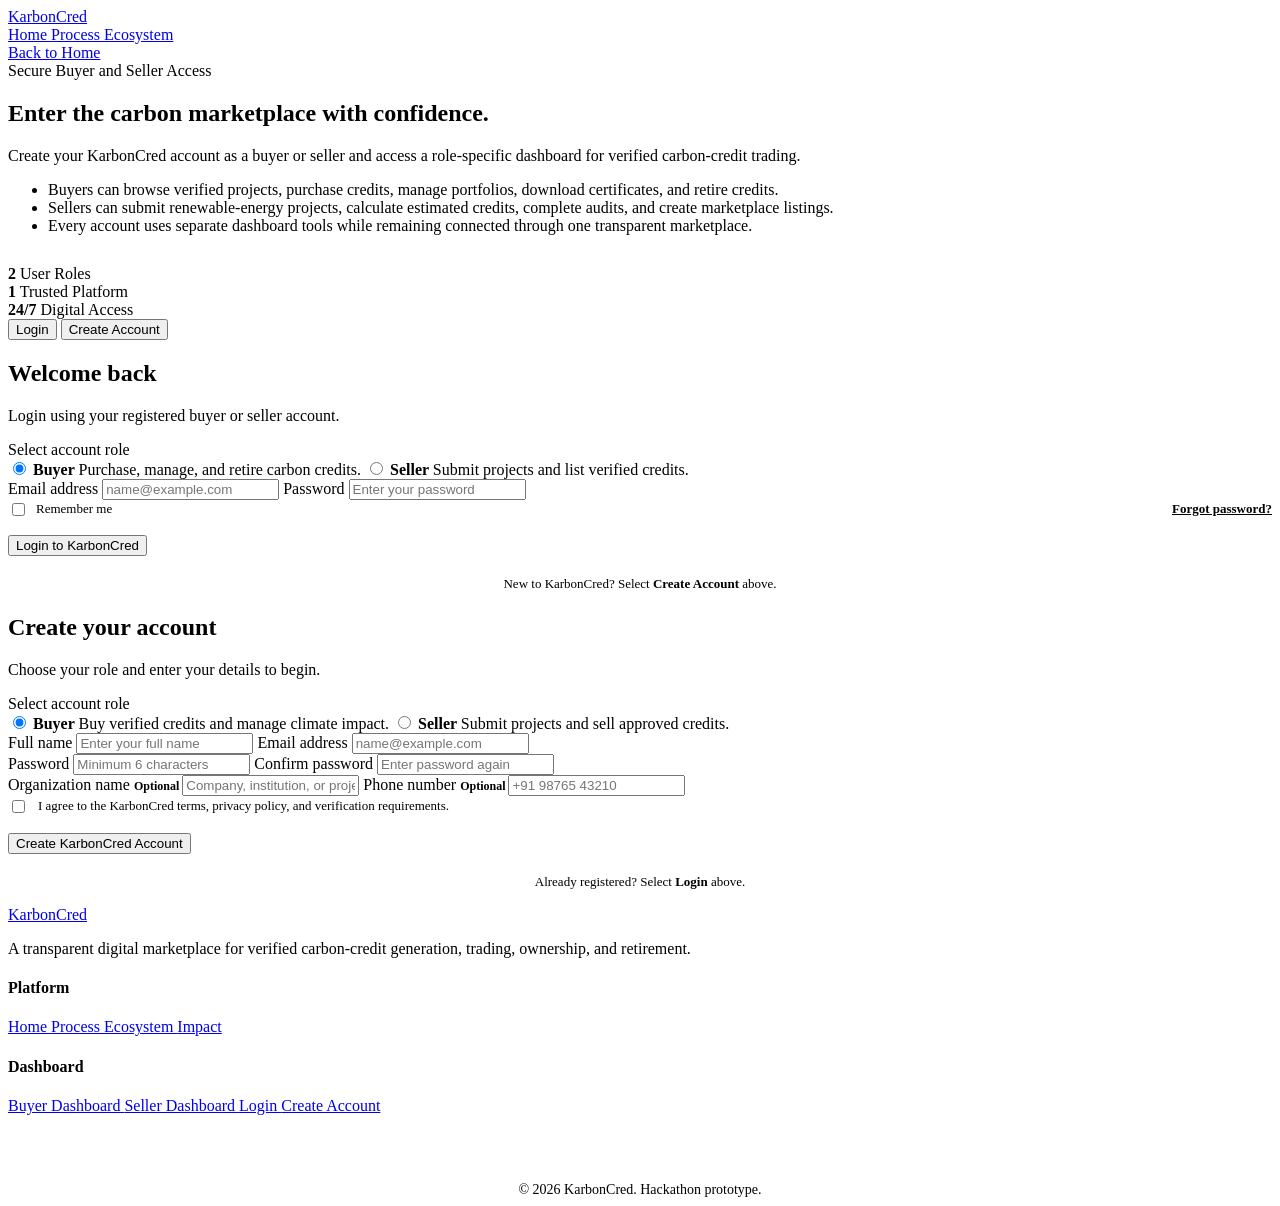
==== auth.html @ 4720d19b "updated frontend" ====
<!DOCTYPE html>
<html lang="en">
<head>
  <meta charset="UTF-8" />

  <meta
    name="viewport"
    content="width=device-width, initial-scale=1.0"
  />

  <meta
    name="description"
    content="Login or create a buyer or seller account on KarbonCred."
  />

  <title>KarbonCred | Login and Signup</title>

  <link
    rel="stylesheet"
    href="css/main.css"
  />
</head>

<body>
  <!-- =====================================================
       HEADER
  ====================================================== -->

  <header class="header">
    <div class="container nav">
      <a
        href="index.html"
        class="logo"
        aria-label="KarbonCred home"
      >
        Karbon<span>Cred</span>
      </a>

      <nav
        class="nav-links"
        aria-label="Authentication navigation"
      >
        <a href="index.html">
          Home
        </a>

        <a href="index.html#process">
          Process
        </a>

        <a href="index.html#ecosystem">
          Ecosystem
        </a>
      </nav>

      <div class="nav-actions">
        <a
          href="index.html"
          class="btn ghost"
        >
          Back to Home
        </a>
      </div>
    </div>
  </header>

  <!-- =====================================================
       AUTHENTICATION PAGE
  ====================================================== -->

  <main class="auth-page">
    <div class="container auth-layout">
      <!-- =================================================
           LEFT INFORMATION AREA
      ================================================== -->

      <section class="auth-info">
        <div class="badge">
          Secure Buyer and Seller Access
        </div>

        <h1>
          Enter the
          <span class="green-text">
            carbon marketplace
          </span>
          with confidence.
        </h1>

        <p>
          Create your KarbonCred account as a buyer
          or seller and access a role-specific
          dashboard for verified carbon-credit
          trading.
        </p>

        <ul>
          <li>
            Buyers can browse verified projects,
            purchase credits, manage portfolios,
            download certificates, and retire
            credits.
          </li>

          <li>
            Sellers can submit renewable-energy
            projects, calculate estimated credits,
            complete audits, and create marketplace
            listings.
          </li>

          <li>
            Every account uses separate dashboard
            tools while remaining connected through
            one transparent marketplace.
          </li>
        </ul>

        <div
          class="stats"
          style="margin-top: 30px;"
        >
          <div>
            <b>2</b>
            <span>
              User Roles
            </span>
          </div>

          <div>
            <b>1</b>
            <span>
              Trusted Platform
            </span>
          </div>

          <div>
            <b>24/7</b>
            <span>
              Digital Access
            </span>
          </div>
        </div>
      </section>

      <!-- =================================================
           AUTHENTICATION CARD
      ================================================== -->

      <section
        class="auth-card"
        aria-label="Login and signup forms"
      >
        <!-- ===============================================
             LOGIN / SIGNUP TABS
        ================================================ -->

        <div
          class="tabs"
          role="tablist"
          aria-label="Authentication options"
        >
          <button
            type="button"
            class="tab active"
            data-target="loginPanel"
            role="tab"
            aria-controls="loginPanel"
            aria-selected="true"
          >
            Login
          </button>

          <button
            type="button"
            class="tab"
            data-target="signupPanel"
            role="tab"
            aria-controls="signupPanel"
            aria-selected="false"
          >
            Create Account
          </button>
        </div>

        <!-- ===============================================
             LOGIN PANEL
        ================================================ -->

        <div
          class="auth-panel active"
          id="loginPanel"
          role="tabpanel"
        >
          <h2>
            Welcome back
          </h2>

          <p>
            Login using your registered buyer or
            seller account.
          </p>

          <form
            id="loginForm"
            autocomplete="on"
            novalidate
          >
            <!-- ===========================================
                 LOGIN ROLE
            ============================================ -->

            <div>
              <label>
                Select account role
              </label>

              <div class="role-grid">
                <label class="role selected">
                  <input
                    type="radio"
                    name="loginRole"
                    value="buyer"
                    checked
                  />

                  <b>
                    Buyer
                  </b>

                  <span>
                    Purchase, manage, and retire
                    carbon credits.
                  </span>
                </label>

                <label class="role">
                  <input
                    type="radio"
                    name="loginRole"
                    value="seller"
                  />

                  <b>
                    Seller
                  </b>

                  <span>
                    Submit projects and list verified
                    credits.
                  </span>
                </label>
              </div>
            </div>

            <!-- ===========================================
                 LOGIN EMAIL
            ============================================ -->

            <label for="loginEmail">
              Email address

              <input
                type="email"
                id="loginEmail"
                name="email"
                placeholder="name@example.com"
                autocomplete="email"
                required
              />
            </label>

            <!-- ===========================================
                 LOGIN PASSWORD
            ============================================ -->

            <label for="loginPassword">
              Password

              <input
                type="password"
                id="loginPassword"
                name="password"
                placeholder="Enter your password"
                autocomplete="current-password"
                minlength="6"
                required
              />
            </label>

            <!-- ===========================================
                 LOGIN OPTIONS
            ============================================ -->

            <div
              style="
                display: flex;
                align-items: center;
                justify-content: space-between;
                gap: 14px;
                flex-wrap: wrap;
              "
            >
              <label
                style="
                  display: flex;
                  grid-template-columns: auto 1fr;
                  align-items: center;
                  gap: 8px;
                  cursor: pointer;
                "
              >
                <input
                  type="checkbox"
                  name="remember"
                  style="
                    width: auto;
                    accent-color: var(--primary);
                  "
                />

                <span
                  style="
                    color: var(--muted);
                    font-size: 13px;
                  "
                >
                  Remember me
                </span>
              </label>

              <a
                href="#"
                style="
                  color: var(--primary);
                  font-size: 13px;
                  font-weight: 800;
                "
              >
                Forgot password?
              </a>
            </div>

            <!-- ===========================================
                 LOGIN MESSAGE
            ============================================ -->

            <p
              class="msg"
              id="loginMessage"
              aria-live="polite"
            ></p>

            <!-- ===========================================
                 LOGIN BUTTON
            ============================================ -->

            <button
              type="submit"
              class="btn primary full"
            >
              Login to KarbonCred
            </button>
          </form>

          <p
            style="
              margin-top: 18px;
              text-align: center;
              color: var(--muted);
              font-size: 13px;
              line-height: 1.6;
            "
          >
            New to KarbonCred? Select
            <b style="color: var(--text);">
              Create Account
            </b>
            above.
          </p>
        </div>

        <!-- ===============================================
             SIGNUP PANEL START
             Continue from here in Part B
        ================================================ -->

        <div
          class="auth-panel"
          id="signupPanel"
          role="tabpanel"
        >
          <h2>
            Create your account
          </h2>

          <p>
            Choose your role and enter your details
            to begin.
          </p>

          <form
            id="signupForm"
            autocomplete="on"
            novalidate
          >
            <div>
              <label>
                Select account role
              </label>

              <div class="role-grid">
                <label class="role selected">
                  <input
                    type="radio"
                    name="signupRole"
                    value="buyer"
                    checked
                  />

                  <b>
                    Buyer
                  </b>

                  <span>
                    Buy verified credits and manage
                    climate impact.
                  </span>
                </label>

                <label class="role">
                  <input
                    type="radio"
                    name="signupRole"
                    value="seller"
                  />

                  <b>
                    Seller
                  </b>

                  <span>
                    Submit projects and sell approved
                    credits.
                  </span>
                </label>
              </div>
            </div>

            <div class="form-row">
              <label for="signupName">
                Full name

                <input
                  type="text"
                  id="signupName"
                  name="name"
                  placeholder="Enter your full name"
                  autocomplete="name"
                  required
                />
              </label>

              <label for="signupEmail">
                Email address

                <input
                  type="email"
                  id="signupEmail"
                  name="email"
                  placeholder="name@example.com"
                  autocomplete="email"
                  required
                />
              </label>
            </div>
                        <div class="form-row">
              <label for="signupPassword">
                Password

                <input
                  type="password"
                  id="signupPassword"
                  name="password"
                  placeholder="Minimum 6 characters"
                  autocomplete="new-password"
                  minlength="6"
                  required
                />
              </label>

              <label for="confirmPassword">
                Confirm password

                <input
                  type="password"
                  id="confirmPassword"
                  name="confirmPassword"
                  placeholder="Enter password again"
                  autocomplete="new-password"
                  minlength="6"
                  required
                />
              </label>
            </div>

            <label for="organizationName">
              Organization name
              <span
                style="
                  color: var(--muted);
                  font-size: 12px;
                  font-weight: 600;
                "
              >
                Optional
              </span>

              <input
                type="text"
                id="organizationName"
                name="organizationName"
                placeholder="Company, institution, or project name"
                autocomplete="organization"
              />
            </label>

            <label for="phoneNumber">
              Phone number
              <span
                style="
                  color: var(--muted);
                  font-size: 12px;
                  font-weight: 600;
                "
              >
                Optional
              </span>

              <input
                type="tel"
                id="phoneNumber"
                name="phoneNumber"
                placeholder="+91 98765 43210"
                autocomplete="tel"
              />
            </label>

            <label
              style="
                display: flex;
                grid-template-columns: auto 1fr;
                align-items: flex-start;
                gap: 10px;
                cursor: pointer;
              "
            >
              <input
                type="checkbox"
                id="termsAccepted"
                name="termsAccepted"
                required
                style="
                  width: auto;
                  margin-top: 4px;
                  accent-color: var(--primary);
                "
              />

              <span
                style="
                  color: var(--muted);
                  font-size: 13px;
                  line-height: 1.6;
                "
              >
                I agree to the KarbonCred terms,
                privacy policy, and verification
                requirements.
              </span>
            </label>

            <p
              class="msg"
              id="signupMessage"
              aria-live="polite"
            ></p>

            <button
              type="submit"
              class="btn primary full"
            >
              Create KarbonCred Account
            </button>
          </form>

          <p
            style="
              margin-top: 18px;
              text-align: center;
              color: var(--muted);
              font-size: 13px;
              line-height: 1.6;
            "
          >
            Already registered? Select
            <b style="color: var(--text);">
              Login
            </b>
            above.
          </p>
        </div>
      </section>
    </div>
  </main>

  <!-- =====================================================
       FOOTER
  ====================================================== -->

  <footer>
    <div class="container footer-grid">
      <div>
        <a
          href="index.html"
          class="logo"
        >
          Karbon<span>Cred</span>
        </a>

        <p>
          A transparent digital marketplace for
          verified carbon-credit generation,
          trading, ownership, and retirement.
        </p>
      </div>

      <div>
        <h4>
          Platform
        </h4>

        <a href="index.html">
          Home
        </a>

        <a href="index.html#process">
          Process
        </a>

        <a href="index.html#ecosystem">
          Ecosystem
        </a>

        <a href="index.html#impact">
          Impact
        </a>
      </div>

      <div>
        <h4>
          Dashboard
        </h4>

        <a href="buyer.html">
          Buyer Dashboard
        </a>

        <a href="seller.html">
          Seller Dashboard
        </a>

        <a href="auth.html">
          Login
        </a>

        <a href="auth.html">
          Create Account
        </a>
      </div>
    </div>

    <div
      class="container"
      style="
        margin-top: 45px;
        padding-top: 22px;
        border-top: 1px solid var(--border);
        color: var(--muted);
        text-align: center;
        font-size: 14px;
      "
    >
      © 2026 KarbonCred. Hackathon prototype.
    </div>
  </footer>

  <script src="js/main.js"></script>
</body>
</html>
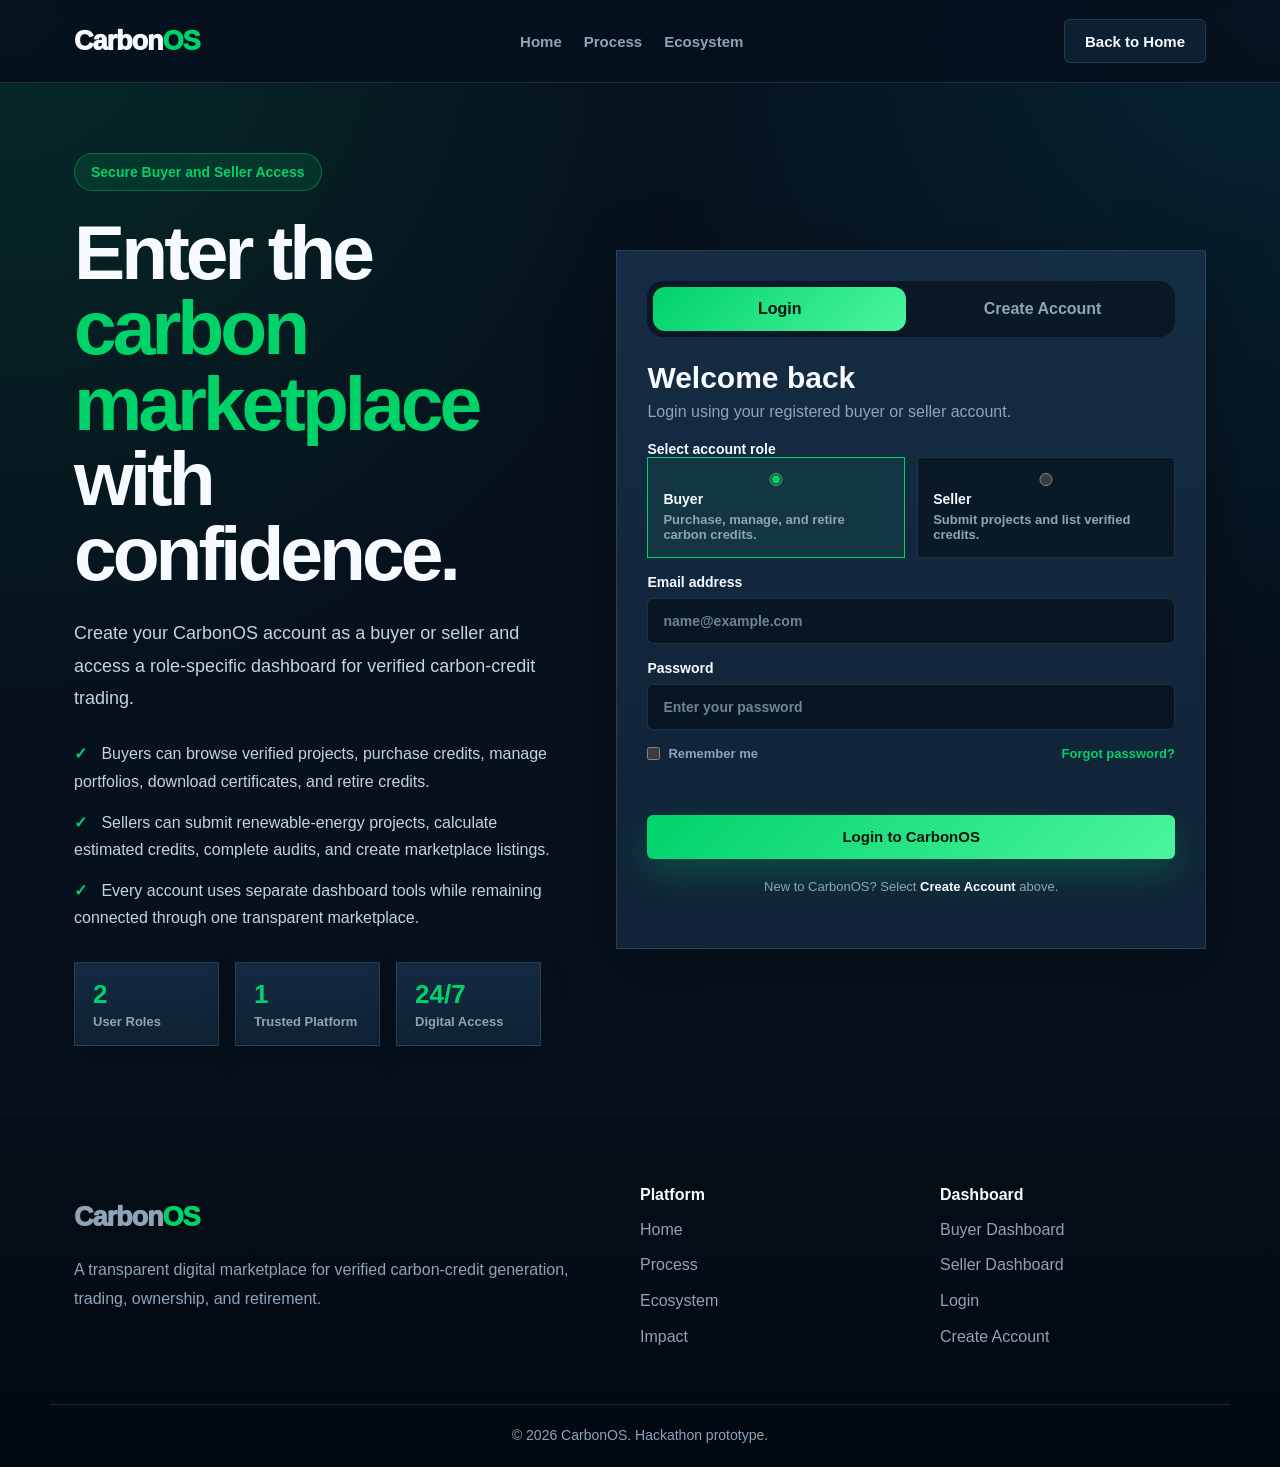
==== commit f32ef21f: "correct in HTML files" ====
--- a/auth.html
+++ b/auth.html
@@ -10,14 +10,14 @@
 
   <meta
     name="description"
-    content="Login or create a buyer or seller account on KarbonCred."
+    content="Login or create a buyer or seller account on CarbonOS."
   />
 
-  <title>KarbonCred | Login and Signup</title>
+  <title>CarbonOS | Login and Signup</title>
 
   <link
     rel="stylesheet"
-    href="css/main.css"
+    href="main.css"
   />
 </head>
 
@@ -31,9 +31,9 @@
       <a
         href="index.html"
         class="logo"
-        aria-label="KarbonCred home"
+        aria-label="CarbonOS home"
       >
-        Karbon<span>Cred</span>
+        Carbon<span>OS</span>
       </a>
 
       <nav
@@ -88,7 +88,7 @@
         </h1>
 
         <p>
-          Create your KarbonCred account as a buyer
+          Create your CarbonOS account as a buyer
           or seller and access a role-specific
           dashboard for verified carbon-credit
           trading.
@@ -359,7 +359,7 @@
               type="submit"
               class="btn primary full"
             >
-              Login to KarbonCred
+              Login to CarbonOS
             </button>
           </form>
 
@@ -372,7 +372,7 @@
               line-height: 1.6;
             "
           >
-            New to KarbonCred? Select
+            New to CarbonOS? Select
             <b style="color: var(--text);">
               Create Account
             </b>
@@ -574,7 +574,7 @@
                   line-height: 1.6;
                 "
               >
-                I agree to the KarbonCred terms,
+                I agree to the CarbonOS terms,
                 privacy policy, and verification
                 requirements.
               </span>
@@ -590,7 +590,7 @@
               type="submit"
               class="btn primary full"
             >
-              Create KarbonCred Account
+              Create CarbonOS Account
             </button>
           </form>
 
@@ -625,7 +625,7 @@
           href="index.html"
           class="logo"
         >
-          Karbon<span>Cred</span>
+          Carbon<span>OS</span>
         </a>
 
         <p>
@@ -691,10 +691,10 @@
         font-size: 14px;
       "
     >
-      © 2026 KarbonCred. Hackathon prototype.
+      © 2026 CarbonOS. Hackathon prototype.
     </div>
   </footer>
 
-  <script src="js/main.js"></script>
+  <script src="main.js"></script>
 </body>
 </html>
--- a/main.css
+++ b/main.css
@@ -0,0 +1,1151 @@
+/* =========================================================
+   KARBONCRED COMMON STYLES
+   Used by:
+   index.html
+   auth.html
+   buyer.html
+   seller.html
+========================================================= */
+
+:root {
+  --primary: #00d26a;
+  --primary-dark: #00a651;
+  --primary-light: #4bf59e;
+  --primary-soft: rgba(0, 210, 106, 0.12);
+
+  --cyan: #00c2ff;
+  --cyan-soft: rgba(0, 194, 255, 0.12);
+
+  --background: #06111d;
+  --background-light: #0a1928;
+
+  --surface: #102337;
+  --surface-light: #152d44;
+  --surface-hover: #19364f;
+
+  --text: #f7fbff;
+  --text-soft: #c5d3df;
+  --muted: #8fa4b7;
+
+  --border: rgba(145, 169, 188, 0.18);
+  --border-green: rgba(0, 210, 106, 0.38);
+  --border-cyan: rgba(0, 194, 255, 0.38);
+
+  --success: #00d26a;
+  --warning: #ffc857;
+  --danger: #ff5f6d;
+
+  --shadow:
+    0 20px 60px rgba(0, 0, 0, 0.34);
+
+  --shadow-soft:
+    0 12px 32px rgba(0, 0, 0, 0.22);
+
+  --container: 1180px;
+}
+
+/* =========================================================
+   RESET
+========================================================= */
+
+* {
+  margin: 0;
+  padding: 0;
+  box-sizing: border-box;
+}
+
+html {
+  scroll-behavior: smooth;
+}
+
+body {
+  min-height: 100vh;
+
+  font-family:
+    Inter,
+    "Segoe UI",
+    Arial,
+    sans-serif;
+
+  color: var(--text);
+
+  background:
+    radial-gradient(
+      circle at top left,
+      rgba(0, 210, 106, 0.13),
+      transparent 36%
+    ),
+    radial-gradient(
+      circle at top right,
+      rgba(0, 194, 255, 0.1),
+      transparent 34%
+    ),
+    var(--background);
+
+  overflow-x: hidden;
+}
+
+a {
+  color: inherit;
+  text-decoration: none;
+}
+
+button,
+input,
+select,
+textarea {
+  font: inherit;
+}
+
+button {
+  border: none;
+  cursor: pointer;
+}
+
+input,
+select,
+textarea {
+  color-scheme: dark;
+}
+
+ul {
+  list-style: none;
+}
+
+img {
+  display: block;
+  max-width: 100%;
+}
+
+::selection {
+  color: #00140b;
+  background: var(--primary);
+}
+
+/* =========================================================
+   COMMON HELPERS
+========================================================= */
+
+.container {
+  width: 100%;
+  max-width: var(--container);
+  margin: 0 auto;
+  padding: 0 24px;
+}
+
+.full {
+  width: 100%;
+}
+
+.hidden {
+  display: none !important;
+}
+
+.green-text {
+  color: var(--primary) !important;
+}
+
+.msg {
+  min-height: 22px;
+
+  color: var(--primary);
+
+  font-size: 14px;
+  font-weight: 800;
+}
+
+/* =========================================================
+   COMMON BUTTONS
+========================================================= */
+
+.btn {
+  display: inline-flex;
+  align-items: center;
+  justify-content: center;
+  gap: 8px;
+
+  min-height: 44px;
+  padding: 12px 20px;
+
+  border-radius: 14px;
+
+  font-size: 15px;
+  font-weight: 900;
+
+  transition:
+    transform 0.25s ease,
+    box-shadow 0.25s ease,
+    border-color 0.25s ease,
+    color 0.25s ease,
+    background 0.25s ease;
+}
+
+.btn:hover {
+  transform: translateY(-3px);
+}
+
+.btn:active {
+  transform: translateY(-1px);
+}
+
+.btn.primary {
+  color: #00140b;
+
+  background:
+    linear-gradient(
+      135deg,
+      var(--primary),
+      var(--primary-light)
+    );
+
+  box-shadow:
+    0 14px 36px rgba(0, 210, 106, 0.24);
+}
+
+.btn.primary:hover {
+  box-shadow:
+    0 18px 44px rgba(0, 210, 106, 0.34);
+}
+
+.btn.ghost {
+  color: var(--text);
+
+  background:
+    rgba(16, 35, 55, 0.86);
+
+  border:
+    1px solid var(--border);
+}
+
+.btn.ghost:hover {
+  color: var(--primary);
+
+  border-color: var(--primary);
+
+  background:
+    rgba(0, 210, 106, 0.08);
+}
+
+.btn.large {
+  min-height: 50px;
+
+  padding: 15px 26px;
+
+  border-radius: 16px;
+}
+
+/* =========================================================
+   LOGO
+========================================================= */
+
+.logo {
+  display: inline-flex;
+  align-items: center;
+
+  color: var(--text);
+
+  font-size: 27px;
+  font-weight: 950;
+  letter-spacing: -1px;
+}
+
+.logo span {
+  color: var(--primary);
+}
+
+/* =========================================================
+   COMMON HEADER
+========================================================= */
+
+.header {
+  position: sticky;
+  top: 0;
+  z-index: 1000;
+
+  background:
+    rgba(6, 17, 29, 0.9);
+
+  backdrop-filter: blur(20px);
+
+  border-bottom:
+    1px solid var(--border);
+}
+
+.nav {
+  min-height: 82px;
+
+  display: flex;
+  align-items: center;
+  justify-content: space-between;
+  gap: 24px;
+}
+
+.nav-links,
+.nav-actions {
+  display: flex;
+  align-items: center;
+  gap: 22px;
+}
+
+.nav-links a {
+  position: relative;
+
+  color: var(--muted);
+
+  font-size: 15px;
+  font-weight: 800;
+
+  transition:
+    color 0.25s ease;
+}
+
+.nav-links a::after {
+  content: "";
+
+  position: absolute;
+  left: 0;
+  bottom: -8px;
+
+  width: 0;
+  height: 2px;
+
+  border-radius: 999px;
+
+  background: var(--primary);
+
+  transition:
+    width 0.25s ease;
+}
+
+.nav-links a:hover,
+.nav-links a.active {
+  color: var(--text);
+}
+
+.nav-links a:hover::after,
+.nav-links a.active::after {
+  width: 100%;
+}
+
+/* =========================================================
+   COMMON FORM STYLES
+========================================================= */
+
+label {
+  display: grid;
+  gap: 8px;
+
+  color: var(--text);
+
+  font-size: 14px;
+  font-weight: 800;
+}
+
+input,
+select,
+textarea {
+  width: 100%;
+
+  padding: 14px 15px;
+
+  border:
+    1px solid var(--border);
+
+  border-radius: 14px;
+
+  outline: none;
+
+  color: var(--text);
+
+  background:
+    rgba(6, 17, 29, 0.74);
+
+  transition:
+    border-color 0.25s ease,
+    box-shadow 0.25s ease,
+    background 0.25s ease;
+}
+
+input:focus,
+select:focus,
+textarea:focus {
+  border-color: var(--primary);
+
+  box-shadow:
+    0 0 0 4px rgba(0, 210, 106, 0.12);
+
+  background:
+    rgba(10, 25, 40, 0.96);
+}
+
+input::placeholder,
+textarea::placeholder {
+  color: #6f8396;
+}
+
+textarea {
+  min-height: 120px;
+  resize: vertical;
+}
+
+.form-row {
+  display: grid;
+  grid-template-columns:
+    1fr 1fr;
+
+  gap: 14px;
+}
+
+/* =========================================================
+   COMMON PANEL
+========================================================= */
+
+.panel {
+  display: grid;
+  gap: 16px;
+
+  padding: 24px;
+
+  border:
+    1px solid var(--border);
+
+  border-radius: 26px;
+
+  background:
+    linear-gradient(
+      180deg,
+      rgba(21, 45, 68, 0.98),
+      rgba(16, 35, 55, 0.98)
+    );
+
+  box-shadow:
+    var(--shadow-soft);
+}
+
+.panel-heading span {
+  color: var(--primary);
+
+  font-size: 13px;
+  font-weight: 900;
+  letter-spacing: 2px;
+  text-transform: uppercase;
+}
+
+.panel-heading h3 {
+  margin-top: 7px;
+}
+
+/* =========================================================
+   HOME PAGE
+========================================================= */
+
+.hero {
+  min-height:
+    calc(100vh - 82px);
+
+  display: flex;
+  align-items: center;
+
+  padding: 90px 0;
+}
+
+.hero-grid {
+  display: grid;
+  grid-template-columns:
+    1.05fr 0.95fr;
+
+  align-items: center;
+  gap: 70px;
+}
+
+.badge {
+  display: inline-flex;
+  align-items: center;
+
+  padding: 10px 16px;
+  margin-bottom: 24px;
+
+  border:
+    1px solid var(--border-green);
+
+  border-radius: 999px;
+
+  color: var(--primary);
+
+  background:
+    var(--primary-soft);
+
+  font-size: 14px;
+  font-weight: 900;
+}
+
+.hero h1,
+.auth-info h1 {
+  margin-bottom: 26px;
+
+  font-size:
+    clamp(44px, 6vw, 78px);
+
+  line-height: 0.98;
+  letter-spacing: -4px;
+}
+
+.hero p,
+.auth-info > p {
+  color: var(--text-soft);
+
+  font-size: 18px;
+  line-height: 1.8;
+}
+
+.hero-actions {
+  display: flex;
+  flex-wrap: wrap;
+  gap: 16px;
+
+  margin: 34px 0;
+}
+
+.stats {
+  display: flex;
+  flex-wrap: wrap;
+  gap: 16px;
+}
+
+.stats > div {
+  min-width: 145px;
+
+  padding: 16px 18px;
+
+  border-radius: 18px;
+
+  background:
+    linear-gradient(
+      180deg,
+      rgba(21, 45, 68, 0.92),
+      rgba(16, 35, 55, 0.92)
+    );
+
+  border:
+    1px solid var(--border);
+
+  box-shadow:
+    var(--shadow-soft);
+}
+
+.stats b,
+.stats span {
+  display: block;
+}
+
+.stats b {
+  color: var(--primary);
+
+  font-size: 26px;
+}
+
+.stats span {
+  margin-top: 4px;
+
+  color: var(--muted);
+
+  font-size: 13px;
+  font-weight: 700;
+}
+
+/* =========================================================
+   HOME PIPELINE
+========================================================= */
+
+.pipeline-card {
+  overflow: hidden;
+
+  border:
+    1px solid var(--border);
+
+  border-radius: 34px;
+
+  background:
+    linear-gradient(
+      180deg,
+      rgba(21, 45, 68, 0.97),
+      rgba(11, 27, 43, 0.97)
+    );
+
+  box-shadow:
+    var(--shadow);
+}
+
+.card-head {
+  display: flex;
+  align-items: center;
+  gap: 7px;
+
+  padding: 16px 20px;
+
+  background:
+    rgba(4, 12, 21, 0.9);
+
+  border-bottom:
+    1px solid var(--border);
+}
+
+.card-head i {
+  width: 11px;
+  height: 11px;
+
+  border-radius: 50%;
+
+  background: var(--primary);
+}
+
+.card-head i:first-child {
+  background: var(--danger);
+}
+
+.card-head i:nth-child(2) {
+  background: var(--warning);
+}
+
+.card-head span {
+  margin-left: 8px;
+
+  color: var(--text-soft);
+
+  font-size: 14px;
+}
+
+.steps {
+  display: grid;
+  gap: 14px;
+
+  padding: 26px;
+}
+
+.step {
+  min-height: 88px;
+
+  display: flex;
+  align-items: center;
+  gap: 16px;
+
+  padding: 16px;
+
+  border:
+    1px solid var(--border);
+
+  border-radius: 18px;
+
+  background:
+    linear-gradient(
+      135deg,
+      #102337 0%,
+      #183a55 50%,
+      #102337 100%
+    );
+}
+
+.step.active {
+  border-color:
+    var(--primary);
+
+  background:
+    linear-gradient(
+      135deg,
+      rgba(0, 210, 106, 0.24),
+      rgba(0, 194, 255, 0.17)
+    );
+}
+
+.step > b {
+  width: 46px;
+  height: 46px;
+
+  display: grid;
+  place-items: center;
+  flex-shrink: 0;
+
+  border-radius: 14px;
+
+  color: #00140b;
+
+  background:
+    linear-gradient(
+      135deg,
+      var(--primary),
+      var(--primary-light)
+    );
+
+  font-weight: 950;
+}
+
+.step p {
+  margin-top: 5px;
+
+  color: var(--muted);
+
+  font-size: 14px;
+  line-height: 1.5;
+}
+
+/* =========================================================
+   PROCESS SECTION
+========================================================= */
+
+.process {
+  padding: 100px 0;
+
+  background:
+    radial-gradient(
+      circle at top,
+      rgba(0, 210, 106, 0.1),
+      transparent 32%
+    ),
+    linear-gradient(
+      135deg,
+      #040d16,
+      #0b1b2b
+    );
+
+  border-top:
+    1px solid var(--border);
+
+  border-bottom:
+    1px solid var(--border);
+}
+
+.section-title {
+  max-width: 760px;
+
+  margin: 0 auto 54px;
+
+  text-align: center;
+}
+
+.section-title > span {
+  color: var(--primary);
+
+  font-size: 13px;
+  font-weight: 900;
+  letter-spacing: 2px;
+  text-transform: uppercase;
+}
+
+.section-title h2 {
+  margin: 14px 0;
+
+  font-size:
+    clamp(34px, 4vw, 54px);
+
+  line-height: 1.08;
+  letter-spacing: -2px;
+}
+
+.section-title p {
+  color: var(--text-soft);
+
+  font-size: 18px;
+  line-height: 1.8;
+}
+
+.process-grid {
+  display: grid;
+  grid-template-columns:
+    repeat(3, 1fr);
+
+  gap: 22px;
+}
+
+.process-grid article {
+  padding: 28px;
+
+  border:
+    1px solid var(--border);
+
+  border-radius: 24px;
+
+  background:
+    rgba(16, 35, 55, 0.75);
+}
+
+.process-grid article > b {
+  color: var(--primary);
+
+  font-size: 40px;
+  font-weight: 950;
+}
+
+.process-grid h3 {
+  margin: 16px 0 10px;
+}
+
+.process-grid p {
+  color: var(--muted);
+
+  line-height: 1.7;
+}
+
+/* =========================================================
+   AUTH PAGE
+========================================================= */
+
+.auth-page {
+  min-height:
+    calc(100vh - 82px);
+
+  display: grid;
+  place-items: center;
+
+  padding: 70px 0;
+}
+
+.auth-layout {
+  display: grid;
+  grid-template-columns:
+    0.9fr 1.1fr;
+
+  align-items: center;
+  gap: 60px;
+}
+
+.auth-info ul {
+  display: grid;
+  gap: 14px;
+
+  margin-top: 26px;
+}
+
+.auth-info li {
+  color: var(--text-soft);
+
+  line-height: 1.7;
+}
+
+.auth-info li::before {
+  content: "✓";
+
+  margin-right: 10px;
+
+  color: var(--primary);
+
+  font-weight: 950;
+}
+
+.auth-card {
+  padding: 30px;
+
+  border:
+    1px solid var(--border);
+
+  border-radius: 30px;
+
+  background:
+    linear-gradient(
+      180deg,
+      rgba(21, 45, 68, 0.98),
+      rgba(16, 35, 55, 0.98)
+    );
+
+  box-shadow:
+    var(--shadow);
+}
+
+.tabs {
+  display: grid;
+  grid-template-columns:
+    1fr 1fr;
+
+  gap: 10px;
+
+  padding: 6px;
+  margin-bottom: 24px;
+
+  border-radius: 16px;
+
+  background:
+    rgba(6, 17, 29, 0.72);
+}
+
+.tab {
+  min-height: 44px;
+
+  border-radius: 12px;
+
+  color: var(--muted);
+
+  background:
+    transparent;
+
+  font-weight: 900;
+}
+
+.tab.active {
+  color: #00140b;
+
+  background:
+    linear-gradient(
+      135deg,
+      var(--primary),
+      var(--primary-light)
+    );
+}
+
+.auth-panel {
+  display: none;
+}
+
+.auth-panel.active {
+  display: block;
+}
+
+.auth-panel h2 {
+  font-size: 30px;
+}
+
+.auth-panel > p {
+  margin: 8px 0 20px;
+
+  color: var(--muted);
+}
+
+.auth-panel form {
+  display: grid;
+  gap: 16px;
+}
+
+.role-grid {
+  display: grid;
+  grid-template-columns:
+    1fr 1fr;
+
+  gap: 12px;
+}
+
+.role {
+  display: grid !important;
+  gap: 5px !important;
+
+  padding: 15px;
+
+  border:
+    1px solid var(--border);
+
+  border-radius: 16px;
+
+  background:
+    rgba(6, 17, 29, 0.65);
+
+  cursor: pointer;
+}
+
+.role.selected {
+  border-color:
+    var(--primary);
+
+  background:
+    rgba(0, 210, 106, 0.08);
+}
+
+.role input {
+  width: auto;
+
+  accent-color:
+    var(--primary);
+}
+
+.role span {
+  color: var(--muted);
+
+  font-size: 13px;
+}
+
+/* =========================================================
+   FOOTER
+========================================================= */
+
+footer {
+  padding: 70px 0 24px;
+
+  background:
+    linear-gradient(
+      180deg,
+      #050e18,
+      #02080f
+    );
+}
+
+.footer-grid {
+  display: grid;
+  grid-template-columns:
+    2fr 1fr 1fr;
+
+  gap: 34px;
+}
+
+.footer-grid h4 {
+  margin-bottom: 12px;
+}
+
+.footer-grid p,
+.footer-grid a {
+  color: var(--muted);
+
+  line-height: 1.8;
+}
+
+.footer-grid p {
+  margin-top: 15px;
+}
+
+.footer-grid a {
+  display: block;
+
+  margin: 7px 0;
+}
+
+.footer-grid a:hover {
+  color: var(--primary);
+}
+
+/* =========================================================
+   COMMON RESPONSIVE
+========================================================= */
+
+@media (max-width: 1050px) {
+  .hero-grid,
+  .auth-layout {
+    grid-template-columns: 1fr;
+  }
+
+  .pipeline-card {
+    width: 100%;
+    max-width: 650px;
+
+    margin: 0 auto;
+  }
+
+  .process-grid {
+    grid-template-columns:
+      repeat(2, 1fr);
+  }
+}
+
+@media (max-width: 700px) {
+  .container {
+    padding: 0 18px;
+  }
+
+  .nav {
+    flex-wrap: wrap;
+
+    padding: 15px 0;
+  }
+
+  .nav-links {
+    order: 3;
+
+    width: 100%;
+
+    justify-content: center;
+  }
+
+  .nav-actions {
+    gap: 8px;
+  }
+
+  .nav-actions .btn {
+    padding: 10px 13px;
+  }
+
+  .hero {
+    padding: 70px 0;
+  }
+
+  .hero h1,
+  .auth-info h1 {
+    letter-spacing: -2px;
+  }
+
+  .hero-actions,
+  .stats {
+    flex-direction: column;
+  }
+
+  .hero-actions .btn,
+  .stats > div {
+    width: 100%;
+  }
+
+  .process-grid,
+  .footer-grid,
+  .form-row,
+  .role-grid {
+    grid-template-columns: 1fr;
+  }
+
+  .steps {
+    padding: 18px;
+  }
+
+  .auth-card {
+    padding: 22px;
+  }
+}
+
+@media (max-width: 450px) {
+  .logo {
+    font-size: 23px;
+  }
+
+  .nav-actions {
+    width: 100%;
+  }
+
+  .nav-actions .btn {
+    flex: 1;
+  }
+
+  .hero h1,
+  .auth-info h1 {
+    font-size: 39px;
+  }
+
+  .pipeline-card {
+    border-radius: 24px;
+  }
+}
+/* CARDS STRAIGHT, BUTTONS SLIGHTLY ROUNDED */
+
+.panel,
+.welcome,
+.metrics article,
+.process-grid article,
+.stats > div,
+.auth-card,
+.role,
+.pipeline-card,
+.step,
+.profile,
+.credit,
+.credit-info > div,
+.table-wrap,
+.listing-preview,
+.upload-section,
+.progress-item,
+.activity-list > div,
+.audit-list article,
+.profile-grid article,
+.modal-box {
+  border-radius: 0 !important;
+}
+
+.btn,
+input,
+select,
+textarea,
+.side,
+.verified,
+.pill,
+.close {
+  border-radius: 6px !important;
+}
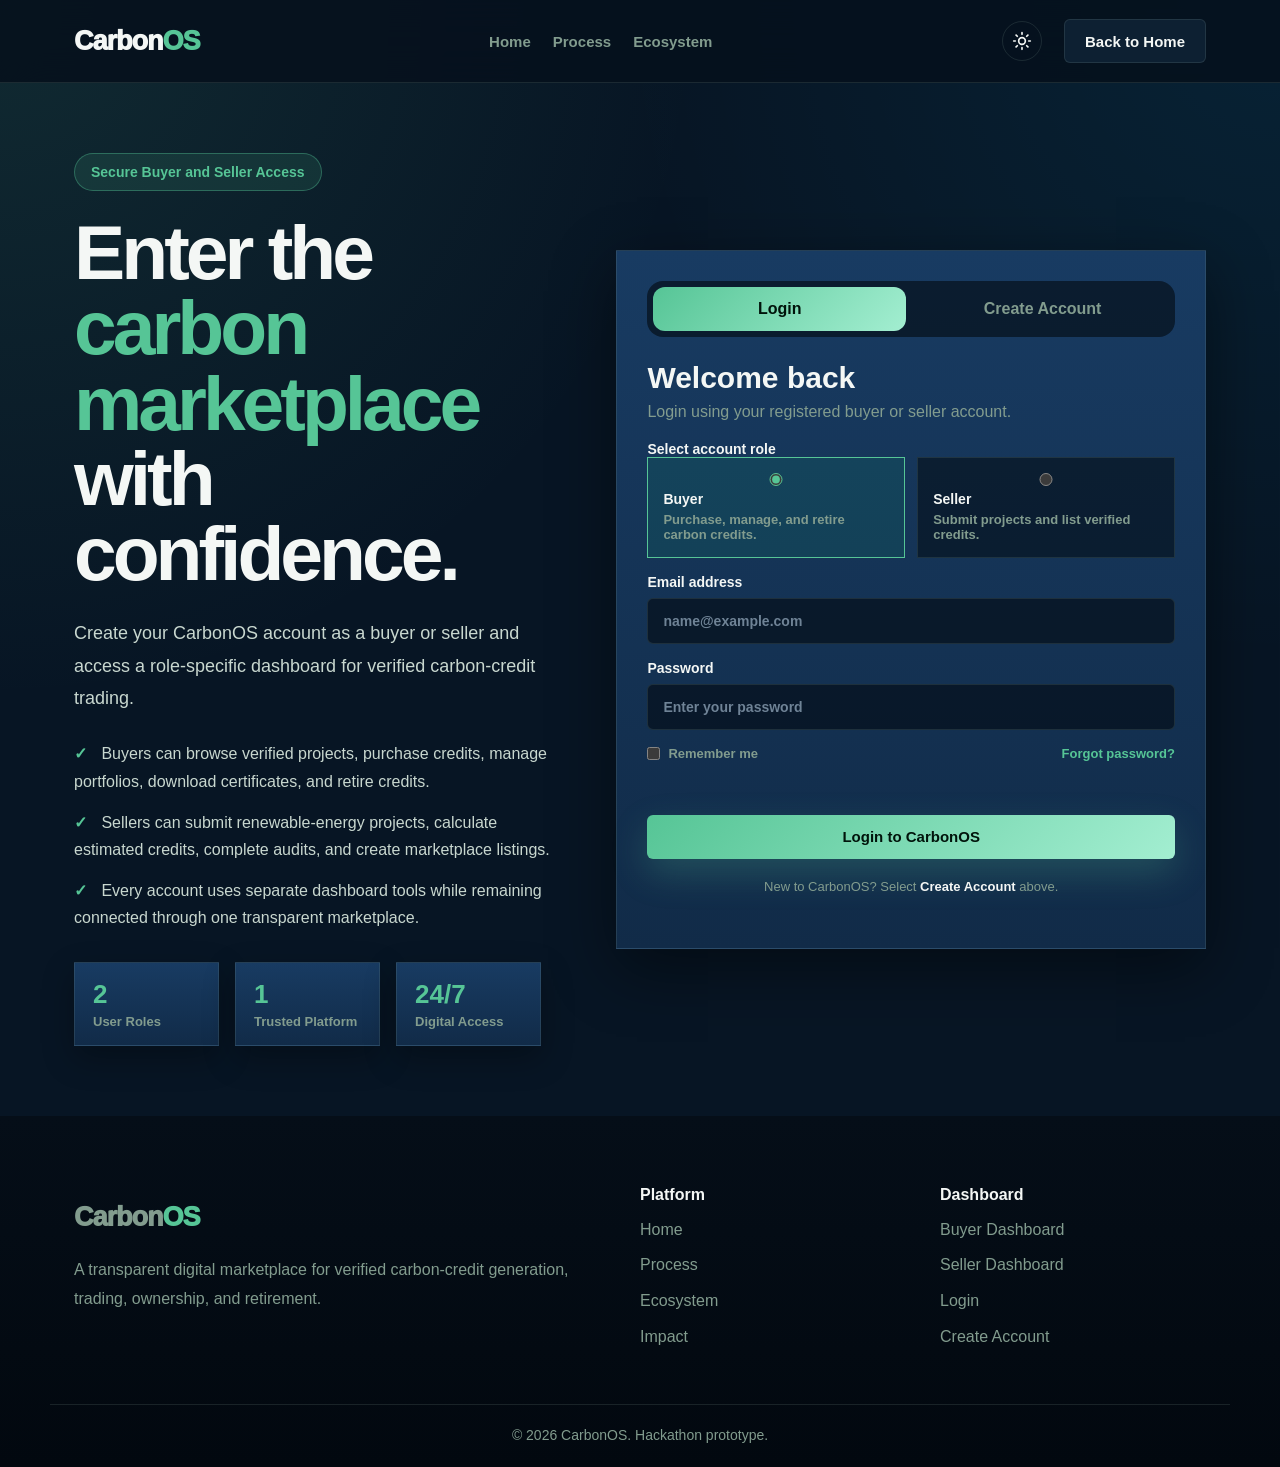
==== commit c638d380: "Upgraded" ====
--- a/auth.html
+++ b/auth.html
@@ -2,6 +2,12 @@
 <html lang="en">
 <head>
   <meta charset="UTF-8" />
+  <script>
+    (function() {
+      const savedTheme = localStorage.getItem('carbonOS_theme') || 'dark';
+      document.documentElement.setAttribute('data-theme', savedTheme);
+    })();
+  </script>
 
   <meta
     name="viewport"
@@ -54,6 +60,16 @@
       </nav>
 
       <div class="nav-actions">
+        <button id="themeToggle" class="theme-toggle" aria-label="Toggle theme">
+          <svg class="theme-toggle-sun" viewBox="0 0 24 24" fill="none" stroke="currentColor" stroke-width="2" stroke-linecap="round" stroke-linejoin="round">
+            <circle cx="12" cy="12" r="4"></circle>
+            <path d="M12 2v2M12 20v2M4.93 4.93l1.41 1.41M17.66 17.66l1.41 1.41M2 12h2M20 12h2M6.34 17.66l-1.41 1.41M19.07 4.93l-1.41 1.41"></path>
+          </svg>
+          <svg class="theme-toggle-moon" viewBox="0 0 24 24" fill="none" stroke="currentColor" stroke-width="2" stroke-linecap="round" stroke-linejoin="round">
+            <path d="M12 3a6 6 0 0 0 9 9 9 9 0 1 1-9-9Z"></path>
+          </svg>
+        </button>
+
         <a
           href="index.html"
           class="btn ghost"
--- a/main.css
+++ b/main.css
@@ -1,1151 +1,1221 @@
-/* =========================================================
-   KARBONCRED COMMON STYLES
-   Used by:
-   index.html
-   auth.html
-   buyer.html
-   seller.html
-========================================================= */
-
-:root {
-  --primary: #00d26a;
-  --primary-dark: #00a651;
-  --primary-light: #4bf59e;
-  --primary-soft: rgba(0, 210, 106, 0.12);
-
-  --cyan: #00c2ff;
-  --cyan-soft: rgba(0, 194, 255, 0.12);
-
-  --background: #06111d;
-  --background-light: #0a1928;
-
-  --surface: #102337;
-  --surface-light: #152d44;
-  --surface-hover: #19364f;
-
-  --text: #f7fbff;
-  --text-soft: #c5d3df;
-  --muted: #8fa4b7;
-
-  --border: rgba(145, 169, 188, 0.18);
-  --border-green: rgba(0, 210, 106, 0.38);
-  --border-cyan: rgba(0, 194, 255, 0.38);
-
-  --success: #00d26a;
-  --warning: #ffc857;
-  --danger: #ff5f6d;
-
-  --shadow:
-    0 20px 60px rgba(0, 0, 0, 0.34);
-
-  --shadow-soft:
-    0 12px 32px rgba(0, 0, 0, 0.22);
-
-  --container: 1180px;
-}
-
-/* =========================================================
-   RESET
-========================================================= */
-
-* {
-  margin: 0;
-  padding: 0;
-  box-sizing: border-box;
-}
-
-html {
-  scroll-behavior: smooth;
-}
-
-body {
-  min-height: 100vh;
-
-  font-family:
-    Inter,
-    "Segoe UI",
-    Arial,
-    sans-serif;
-
-  color: var(--text);
-
-  background:
-    radial-gradient(
-      circle at top left,
-      rgba(0, 210, 106, 0.13),
-      transparent 36%
-    ),
-    radial-gradient(
-      circle at top right,
-      rgba(0, 194, 255, 0.1),
-      transparent 34%
-    ),
-    var(--background);
-
-  overflow-x: hidden;
-}
-
-a {
-  color: inherit;
-  text-decoration: none;
-}
-
-button,
-input,
-select,
-textarea {
-  font: inherit;
-}
-
-button {
-  border: none;
-  cursor: pointer;
-}
-
-input,
-select,
-textarea {
-  color-scheme: dark;
-}
-
-ul {
-  list-style: none;
-}
-
-img {
-  display: block;
-  max-width: 100%;
-}
-
-::selection {
-  color: #00140b;
-  background: var(--primary);
-}
-
-/* =========================================================
-   COMMON HELPERS
-========================================================= */
-
-.container {
-  width: 100%;
-  max-width: var(--container);
-  margin: 0 auto;
-  padding: 0 24px;
-}
-
-.full {
-  width: 100%;
-}
-
-.hidden {
-  display: none !important;
-}
-
-.green-text {
-  color: var(--primary) !important;
-}
-
-.msg {
-  min-height: 22px;
-
-  color: var(--primary);
-
-  font-size: 14px;
-  font-weight: 800;
-}
-
-/* =========================================================
-   COMMON BUTTONS
-========================================================= */
-
-.btn {
-  display: inline-flex;
-  align-items: center;
-  justify-content: center;
-  gap: 8px;
-
-  min-height: 44px;
-  padding: 12px 20px;
-
-  border-radius: 14px;
-
-  font-size: 15px;
-  font-weight: 900;
-
-  transition:
-    transform 0.25s ease,
-    box-shadow 0.25s ease,
-    border-color 0.25s ease,
-    color 0.25s ease,
-    background 0.25s ease;
-}
-
-.btn:hover {
-  transform: translateY(-3px);
-}
-
-.btn:active {
-  transform: translateY(-1px);
-}
-
-.btn.primary {
-  color: #00140b;
-
-  background:
-    linear-gradient(
-      135deg,
-      var(--primary),
-      var(--primary-light)
-    );
-
-  box-shadow:
-    0 14px 36px rgba(0, 210, 106, 0.24);
-}
-
-.btn.primary:hover {
-  box-shadow:
-    0 18px 44px rgba(0, 210, 106, 0.34);
-}
-
-.btn.ghost {
-  color: var(--text);
-
-  background:
-    rgba(16, 35, 55, 0.86);
-
-  border:
-    1px solid var(--border);
-}
-
-.btn.ghost:hover {
-  color: var(--primary);
-
-  border-color: var(--primary);
-
-  background:
-    rgba(0, 210, 106, 0.08);
-}
-
-.btn.large {
-  min-height: 50px;
-
-  padding: 15px 26px;
-
-  border-radius: 16px;
-}
-
-/* =========================================================
-   LOGO
-========================================================= */
-
-.logo {
-  display: inline-flex;
-  align-items: center;
-
-  color: var(--text);
-
-  font-size: 27px;
-  font-weight: 950;
-  letter-spacing: -1px;
-}
-
-.logo span {
-  color: var(--primary);
-}
-
-/* =========================================================
-   COMMON HEADER
-========================================================= */
-
-.header {
-  position: sticky;
-  top: 0;
-  z-index: 1000;
-
-  background:
-    rgba(6, 17, 29, 0.9);
-
-  backdrop-filter: blur(20px);
-
-  border-bottom:
-    1px solid var(--border);
-}
-
-.nav {
-  min-height: 82px;
-
-  display: flex;
-  align-items: center;
-  justify-content: space-between;
-  gap: 24px;
-}
-
-.nav-links,
-.nav-actions {
-  display: flex;
-  align-items: center;
-  gap: 22px;
-}
-
-.nav-links a {
-  position: relative;
-
-  color: var(--muted);
-
-  font-size: 15px;
-  font-weight: 800;
-
-  transition:
-    color 0.25s ease;
-}
-
-.nav-links a::after {
-  content: "";
-
-  position: absolute;
-  left: 0;
-  bottom: -8px;
-
-  width: 0;
-  height: 2px;
-
-  border-radius: 999px;
-
-  background: var(--primary);
-
-  transition:
-    width 0.25s ease;
-}
-
-.nav-links a:hover,
-.nav-links a.active {
-  color: var(--text);
-}
-
-.nav-links a:hover::after,
-.nav-links a.active::after {
-  width: 100%;
-}
-
-/* =========================================================
-   COMMON FORM STYLES
-========================================================= */
-
-label {
-  display: grid;
-  gap: 8px;
-
-  color: var(--text);
-
-  font-size: 14px;
-  font-weight: 800;
-}
-
-input,
-select,
-textarea {
-  width: 100%;
-
-  padding: 14px 15px;
-
-  border:
-    1px solid var(--border);
-
-  border-radius: 14px;
-
-  outline: none;
-
-  color: var(--text);
-
-  background:
-    rgba(6, 17, 29, 0.74);
-
-  transition:
-    border-color 0.25s ease,
-    box-shadow 0.25s ease,
-    background 0.25s ease;
-}
-
-input:focus,
-select:focus,
-textarea:focus {
-  border-color: var(--primary);
-
-  box-shadow:
-    0 0 0 4px rgba(0, 210, 106, 0.12);
-
-  background:
-    rgba(10, 25, 40, 0.96);
-}
-
-input::placeholder,
-textarea::placeholder {
-  color: #6f8396;
-}
-
-textarea {
-  min-height: 120px;
-  resize: vertical;
-}
-
-.form-row {
-  display: grid;
-  grid-template-columns:
-    1fr 1fr;
-
-  gap: 14px;
-}
-
-/* =========================================================
-   COMMON PANEL
-========================================================= */
-
-.panel {
-  display: grid;
-  gap: 16px;
-
-  padding: 24px;
-
-  border:
-    1px solid var(--border);
-
-  border-radius: 26px;
-
-  background:
-    linear-gradient(
-      180deg,
-      rgba(21, 45, 68, 0.98),
-      rgba(16, 35, 55, 0.98)
-    );
-
-  box-shadow:
-    var(--shadow-soft);
-}
-
-.panel-heading span {
-  color: var(--primary);
-
-  font-size: 13px;
-  font-weight: 900;
-  letter-spacing: 2px;
-  text-transform: uppercase;
-}
-
-.panel-heading h3 {
-  margin-top: 7px;
-}
-
-/* =========================================================
-   HOME PAGE
-========================================================= */
-
-.hero {
-  min-height:
-    calc(100vh - 82px);
-
-  display: flex;
-  align-items: center;
-
-  padding: 90px 0;
-}
-
-.hero-grid {
-  display: grid;
-  grid-template-columns:
-    1.05fr 0.95fr;
-
-  align-items: center;
-  gap: 70px;
-}
-
-.badge {
-  display: inline-flex;
-  align-items: center;
-
-  padding: 10px 16px;
-  margin-bottom: 24px;
-
-  border:
-    1px solid var(--border-green);
-
-  border-radius: 999px;
-
-  color: var(--primary);
-
-  background:
-    var(--primary-soft);
-
-  font-size: 14px;
-  font-weight: 900;
-}
-
-.hero h1,
-.auth-info h1 {
-  margin-bottom: 26px;
-
-  font-size:
-    clamp(44px, 6vw, 78px);
-
-  line-height: 0.98;
-  letter-spacing: -4px;
-}
-
-.hero p,
-.auth-info > p {
-  color: var(--text-soft);
-
-  font-size: 18px;
-  line-height: 1.8;
-}
-
-.hero-actions {
-  display: flex;
-  flex-wrap: wrap;
-  gap: 16px;
-
-  margin: 34px 0;
-}
-
-.stats {
-  display: flex;
-  flex-wrap: wrap;
-  gap: 16px;
-}
-
-.stats > div {
-  min-width: 145px;
-
-  padding: 16px 18px;
-
-  border-radius: 18px;
-
-  background:
-    linear-gradient(
-      180deg,
-      rgba(21, 45, 68, 0.92),
-      rgba(16, 35, 55, 0.92)
-    );
-
-  border:
-    1px solid var(--border);
-
-  box-shadow:
-    var(--shadow-soft);
-}
-
-.stats b,
-.stats span {
-  display: block;
-}
-
-.stats b {
-  color: var(--primary);
-
-  font-size: 26px;
-}
-
-.stats span {
-  margin-top: 4px;
-
-  color: var(--muted);
-
-  font-size: 13px;
-  font-weight: 700;
-}
-
-/* =========================================================
-   HOME PIPELINE
-========================================================= */
-
-.pipeline-card {
-  overflow: hidden;
-
-  border:
-    1px solid var(--border);
-
-  border-radius: 34px;
-
-  background:
-    linear-gradient(
-      180deg,
-      rgba(21, 45, 68, 0.97),
-      rgba(11, 27, 43, 0.97)
-    );
-
-  box-shadow:
-    var(--shadow);
-}
-
-.card-head {
-  display: flex;
-  align-items: center;
-  gap: 7px;
-
-  padding: 16px 20px;
-
-  background:
-    rgba(4, 12, 21, 0.9);
-
-  border-bottom:
-    1px solid var(--border);
-}
-
-.card-head i {
-  width: 11px;
-  height: 11px;
-
-  border-radius: 50%;
-
-  background: var(--primary);
-}
-
-.card-head i:first-child {
-  background: var(--danger);
-}
-
-.card-head i:nth-child(2) {
-  background: var(--warning);
-}
-
-.card-head span {
-  margin-left: 8px;
-
-  color: var(--text-soft);
-
-  font-size: 14px;
-}
-
-.steps {
-  display: grid;
-  gap: 14px;
-
-  padding: 26px;
-}
-
-.step {
-  min-height: 88px;
-
-  display: flex;
-  align-items: center;
-  gap: 16px;
-
-  padding: 16px;
-
-  border:
-    1px solid var(--border);
-
-  border-radius: 18px;
-
-  background:
-    linear-gradient(
-      135deg,
-      #102337 0%,
-      #183a55 50%,
-      #102337 100%
-    );
-}
-
-.step.active {
-  border-color:
-    var(--primary);
-
-  background:
-    linear-gradient(
-      135deg,
-      rgba(0, 210, 106, 0.24),
-      rgba(0, 194, 255, 0.17)
-    );
-}
-
-.step > b {
-  width: 46px;
-  height: 46px;
-
-  display: grid;
-  place-items: center;
-  flex-shrink: 0;
-
-  border-radius: 14px;
-
-  color: #00140b;
-
-  background:
-    linear-gradient(
-      135deg,
-      var(--primary),
-      var(--primary-light)
-    );
-
-  font-weight: 950;
-}
-
-.step p {
-  margin-top: 5px;
-
-  color: var(--muted);
-
-  font-size: 14px;
-  line-height: 1.5;
-}
-
-/* =========================================================
-   PROCESS SECTION
-========================================================= */
-
-.process {
-  padding: 100px 0;
-
-  background:
-    radial-gradient(
-      circle at top,
-      rgba(0, 210, 106, 0.1),
-      transparent 32%
-    ),
-    linear-gradient(
-      135deg,
-      #040d16,
-      #0b1b2b
-    );
-
-  border-top:
-    1px solid var(--border);
-
-  border-bottom:
-    1px solid var(--border);
-}
-
-.section-title {
-  max-width: 760px;
-
-  margin: 0 auto 54px;
-
-  text-align: center;
-}
-
-.section-title > span {
-  color: var(--primary);
-
-  font-size: 13px;
-  font-weight: 900;
-  letter-spacing: 2px;
-  text-transform: uppercase;
-}
-
-.section-title h2 {
-  margin: 14px 0;
-
-  font-size:
-    clamp(34px, 4vw, 54px);
-
-  line-height: 1.08;
-  letter-spacing: -2px;
-}
-
-.section-title p {
-  color: var(--text-soft);
-
-  font-size: 18px;
-  line-height: 1.8;
-}
-
-.process-grid {
-  display: grid;
-  grid-template-columns:
-    repeat(3, 1fr);
-
-  gap: 22px;
-}
-
-.process-grid article {
-  padding: 28px;
-
-  border:
-    1px solid var(--border);
-
-  border-radius: 24px;
-
-  background:
-    rgba(16, 35, 55, 0.75);
-}
-
-.process-grid article > b {
-  color: var(--primary);
-
-  font-size: 40px;
-  font-weight: 950;
-}
-
-.process-grid h3 {
-  margin: 16px 0 10px;
-}
-
-.process-grid p {
-  color: var(--muted);
-
-  line-height: 1.7;
-}
-
-/* =========================================================
-   AUTH PAGE
-========================================================= */
-
-.auth-page {
-  min-height:
-    calc(100vh - 82px);
-
-  display: grid;
-  place-items: center;
-
-  padding: 70px 0;
-}
-
-.auth-layout {
-  display: grid;
-  grid-template-columns:
-    0.9fr 1.1fr;
-
-  align-items: center;
-  gap: 60px;
-}
-
-.auth-info ul {
-  display: grid;
-  gap: 14px;
-
-  margin-top: 26px;
-}
-
-.auth-info li {
-  color: var(--text-soft);
-
-  line-height: 1.7;
-}
-
-.auth-info li::before {
-  content: "✓";
-
-  margin-right: 10px;
-
-  color: var(--primary);
-
-  font-weight: 950;
-}
-
-.auth-card {
-  padding: 30px;
-
-  border:
-    1px solid var(--border);
-
-  border-radius: 30px;
-
-  background:
-    linear-gradient(
-      180deg,
-      rgba(21, 45, 68, 0.98),
-      rgba(16, 35, 55, 0.98)
-    );
-
-  box-shadow:
-    var(--shadow);
-}
-
-.tabs {
-  display: grid;
-  grid-template-columns:
-    1fr 1fr;
-
-  gap: 10px;
-
-  padding: 6px;
-  margin-bottom: 24px;
-
-  border-radius: 16px;
-
-  background:
-    rgba(6, 17, 29, 0.72);
-}
-
-.tab {
-  min-height: 44px;
-
-  border-radius: 12px;
-
-  color: var(--muted);
-
-  background:
-    transparent;
-
-  font-weight: 900;
-}
-
-.tab.active {
-  color: #00140b;
-
-  background:
-    linear-gradient(
-      135deg,
-      var(--primary),
-      var(--primary-light)
-    );
-}
-
-.auth-panel {
-  display: none;
-}
-
-.auth-panel.active {
-  display: block;
-}
-
-.auth-panel h2 {
-  font-size: 30px;
-}
-
-.auth-panel > p {
-  margin: 8px 0 20px;
-
-  color: var(--muted);
-}
-
-.auth-panel form {
-  display: grid;
-  gap: 16px;
-}
-
-.role-grid {
-  display: grid;
-  grid-template-columns:
-    1fr 1fr;
-
-  gap: 12px;
-}
-
-.role {
-  display: grid !important;
-  gap: 5px !important;
-
-  padding: 15px;
-
-  border:
-    1px solid var(--border);
-
-  border-radius: 16px;
-
-  background:
-    rgba(6, 17, 29, 0.65);
-
-  cursor: pointer;
-}
-
-.role.selected {
-  border-color:
-    var(--primary);
-
-  background:
-    rgba(0, 210, 106, 0.08);
-}
-
-.role input {
-  width: auto;
-
-  accent-color:
-    var(--primary);
-}
-
-.role span {
-  color: var(--muted);
-
-  font-size: 13px;
-}
-
-/* =========================================================
-   FOOTER
-========================================================= */
-
-footer {
-  padding: 70px 0 24px;
-
-  background:
-    linear-gradient(
-      180deg,
-      #050e18,
-      #02080f
-    );
-}
-
-.footer-grid {
-  display: grid;
-  grid-template-columns:
-    2fr 1fr 1fr;
-
-  gap: 34px;
-}
-
-.footer-grid h4 {
-  margin-bottom: 12px;
-}
-
-.footer-grid p,
-.footer-grid a {
-  color: var(--muted);
-
-  line-height: 1.8;
-}
-
-.footer-grid p {
-  margin-top: 15px;
-}
-
-.footer-grid a {
-  display: block;
-
-  margin: 7px 0;
-}
-
-.footer-grid a:hover {
-  color: var(--primary);
-}
-
-/* =========================================================
-   COMMON RESPONSIVE
-========================================================= */
-
-@media (max-width: 1050px) {
-  .hero-grid,
-  .auth-layout {
-    grid-template-columns: 1fr;
-  }
-
-  .pipeline-card {
-    width: 100%;
-    max-width: 650px;
-
-    margin: 0 auto;
-  }
-
-  .process-grid {
-    grid-template-columns:
-      repeat(2, 1fr);
-  }
-}
-
-@media (max-width: 700px) {
-  .container {
-    padding: 0 18px;
-  }
-
-  .nav {
-    flex-wrap: wrap;
-
-    padding: 15px 0;
-  }
-
-  .nav-links {
-    order: 3;
-
-    width: 100%;
-
-    justify-content: center;
-  }
-
-  .nav-actions {
-    gap: 8px;
-  }
-
-  .nav-actions .btn {
-    padding: 10px 13px;
-  }
-
-  .hero {
-    padding: 70px 0;
-  }
-
-  .hero h1,
-  .auth-info h1 {
-    letter-spacing: -2px;
-  }
-
-  .hero-actions,
-  .stats {
-    flex-direction: column;
-  }
-
-  .hero-actions .btn,
-  .stats > div {
-    width: 100%;
-  }
-
-  .process-grid,
-  .footer-grid,
-  .form-row,
-  .role-grid {
-    grid-template-columns: 1fr;
-  }
-
-  .steps {
-    padding: 18px;
-  }
-
-  .auth-card {
-    padding: 22px;
-  }
-}
-
-@media (max-width: 450px) {
-  .logo {
-    font-size: 23px;
-  }
-
-  .nav-actions {
-    width: 100%;
-  }
-
-  .nav-actions .btn {
-    flex: 1;
-  }
-
-  .hero h1,
-  .auth-info h1 {
-    font-size: 39px;
-  }
-
-  .pipeline-card {
-    border-radius: 24px;
-  }
-}
-/* CARDS STRAIGHT, BUTTONS SLIGHTLY ROUNDED */
-
-.panel,
-.welcome,
-.metrics article,
-.process-grid article,
-.stats > div,
-.auth-card,
-.role,
-.pipeline-card,
-.step,
-.profile,
-.credit,
-.credit-info > div,
-.table-wrap,
-.listing-preview,
-.upload-section,
-.progress-item,
-.activity-list > div,
-.audit-list article,
-.profile-grid article,
-.modal-box {
-  border-radius: 0 !important;
-}
-
-.btn,
-input,
-select,
-textarea,
-.side,
-.verified,
-.pill,
-.close {
-  border-radius: 6px !important;
-}+/* =========================================================
+   KARBONCRED COMMON STYLES
+   Used by:
+   index.html
+   auth.html
+   buyer.html
+   seller.html
+========================================================= */
+
+:root {
+  --primary: #56c596;
+  --primary-dark: #3a9f73;
+  --primary-light: #a3eed1;
+  --primary-soft: rgba(86, 197, 150, 0.12);
+
+  --cyan: #00c2ff;
+  --cyan-soft: rgba(0, 194, 255, 0.12);
+
+  --background: #071524;
+  --background-light: #0b2138;
+
+  --surface: #112b48;
+  --surface-light: #183b62;
+  --surface-hover: #1e4672;
+
+  --text: #f4f7f5;
+  --text-soft: #c8d7cf;
+  --muted: #829c8e;
+
+  --border: rgba(130, 156, 142, 0.18);
+  --border-green: rgba(86, 197, 150, 0.38);
+  --border-cyan: rgba(0, 194, 255, 0.38);
+
+  --success: #56c596;
+  --warning: #ffc857;
+  --danger: #ff5f6d;
+
+  --shadow: 0 20px 60px rgba(0, 0, 0, 0.45);
+  --shadow-soft: 0 12px 32px rgba(0, 0, 0, 0.3);
+
+  --container: 1180px;
+
+  /* Theme-specific complex styles */
+  --bg-gradient: radial-gradient(circle at top left, rgba(86, 197, 150, 0.12), transparent 36%), radial-gradient(circle at top right, rgba(0, 194, 255, 0.08), transparent 34%), var(--background);
+  --sidebar-bg: linear-gradient(180deg, #071524 0%, #0b2138 100%);
+  --card-step-bg: linear-gradient(135deg, #112b48 0%, #183b62 50%, #112b48 100%);
+  --process-bg: radial-gradient(circle at top, rgba(86, 197, 150, 0.1), transparent 32%), linear-gradient(135deg, #071524, #0b2138);
+  --footer-bg: linear-gradient(180deg, #050e18, #02080f);
+  --btn-primary-shadow: 0 14px 36px rgba(86, 197, 150, 0.24);
+}
+
+[data-theme="light"] {
+  --primary: #1c8f56;
+  --primary-dark: #13633c;
+  --primary-light: #a7f3d0;
+  --primary-soft: rgba(28, 143, 86, 0.12);
+
+  --cyan: #0074b3;
+  --cyan-soft: rgba(0, 116, 179, 0.12);
+
+  --background: #f9f8f4;
+  --background-light: #f0eee4;
+
+  --surface: #ffffff;
+  --surface-light: #f4f2e8;
+  --surface-hover: #ebe8dc;
+
+  --text: #162e21;
+  --text-soft: #32523f;
+  --muted: #6a7e72;
+
+  --border: rgba(22, 46, 33, 0.12);
+  --border-green: rgba(28, 143, 86, 0.38);
+  --border-cyan: rgba(0, 116, 179, 0.38);
+
+  --success: #1c8f56;
+  --warning: #b27b00;
+  --danger: #b91c1c;
+
+  --shadow: 0 20px 60px rgba(22, 46, 33, 0.08);
+  --shadow-soft: 0 12px 32px rgba(22, 46, 33, 0.05);
+
+  --bg-gradient: radial-gradient(circle at top left, rgba(28, 143, 86, 0.08), transparent 36%), radial-gradient(circle at top right, rgba(0, 116, 179, 0.06), transparent 34%), var(--background);
+  --sidebar-bg: linear-gradient(180deg, #f0eee4 0%, #f9f8f4 100%);
+  --card-step-bg: linear-gradient(135deg, #ffffff 0%, #f4f2e8 50%, #ffffff 100%);
+  --process-bg: radial-gradient(circle at top, rgba(28, 143, 86, 0.06), transparent 32%), linear-gradient(135deg, #f0eee4, #f9f8f4);
+  --footer-bg: linear-gradient(180deg, #f0eee4, #ebe8dc);
+  --btn-primary-shadow: 0 14px 36px rgba(28, 143, 86, 0.2);
+}
+
+/* =========================================================
+   RESET
+========================================================= */
+
+* {
+  margin: 0;
+  padding: 0;
+  box-sizing: border-box;
+}
+
+html {
+  scroll-behavior: smooth;
+}
+
+body {
+  min-height: 100vh;
+
+  font-family:
+    Inter,
+    "Segoe UI",
+    Arial,
+    sans-serif;
+
+  color: var(--text);
+
+  background: var(--bg-gradient);
+
+  overflow-x: hidden;
+}
+
+a {
+  color: inherit;
+  text-decoration: none;
+}
+
+button,
+input,
+select,
+textarea {
+  font: inherit;
+}
+
+button {
+  border: none;
+  cursor: pointer;
+}
+
+input,
+select,
+textarea {
+  color-scheme: dark;
+}
+
+ul {
+  list-style: none;
+}
+
+img {
+  display: block;
+  max-width: 100%;
+}
+
+::selection {
+  color: #00140b;
+  background: var(--primary);
+}
+
+/* =========================================================
+   COMMON HELPERS
+========================================================= */
+
+.container {
+  width: 100%;
+  max-width: var(--container);
+  margin: 0 auto;
+  padding: 0 24px;
+}
+
+.full {
+  width: 100%;
+}
+
+.hidden {
+  display: none !important;
+}
+
+.green-text {
+  color: var(--primary) !important;
+}
+
+.msg {
+  min-height: 22px;
+
+  color: var(--primary);
+
+  font-size: 14px;
+  font-weight: 800;
+}
+
+/* =========================================================
+   COMMON BUTTONS
+========================================================= */
+
+.btn {
+  display: inline-flex;
+  align-items: center;
+  justify-content: center;
+  gap: 8px;
+
+  min-height: 44px;
+  padding: 12px 20px;
+
+  border-radius: 14px;
+
+  font-size: 15px;
+  font-weight: 900;
+
+  transition:
+    transform 0.25s ease,
+    box-shadow 0.25s ease,
+    border-color 0.25s ease,
+    color 0.25s ease,
+    background 0.25s ease;
+}
+
+.btn:hover {
+  transform: translateY(-3px);
+}
+
+.btn:active {
+  transform: translateY(-1px);
+}
+
+.btn.primary {
+  color: #00140b;
+
+  background:
+    linear-gradient(
+      135deg,
+      var(--primary),
+      var(--primary-light)
+    );
+
+  box-shadow:
+    var(--btn-primary-shadow);
+}
+
+.btn.primary:hover {
+  box-shadow:
+    0 18px 44px rgba(0, 210, 106, 0.34);
+}
+
+.btn.ghost {
+  color: var(--text);
+
+  background:
+    rgba(16, 35, 55, 0.86);
+
+  border:
+    1px solid var(--border);
+}
+
+.btn.ghost:hover {
+  color: var(--primary);
+
+  border-color: var(--primary);
+
+  background:
+    rgba(0, 210, 106, 0.08);
+}
+
+.btn.large {
+  min-height: 50px;
+
+  padding: 15px 26px;
+
+  border-radius: 16px;
+}
+
+/* =========================================================
+   LOGO
+========================================================= */
+
+.logo {
+  display: inline-flex;
+  align-items: center;
+
+  color: var(--text);
+
+  font-size: 27px;
+  font-weight: 950;
+  letter-spacing: -1px;
+}
+
+.logo span {
+  color: var(--primary);
+}
+
+/* =========================================================
+   COMMON HEADER
+========================================================= */
+
+.header {
+  position: sticky;
+  top: 0;
+  z-index: 1000;
+
+  background:
+    rgba(6, 17, 29, 0.9);
+
+  backdrop-filter: blur(20px);
+
+  border-bottom:
+    1px solid var(--border);
+}
+
+.nav {
+  min-height: 82px;
+
+  display: flex;
+  align-items: center;
+  justify-content: space-between;
+  gap: 24px;
+}
+
+.nav-links,
+.nav-actions {
+  display: flex;
+  align-items: center;
+  gap: 22px;
+}
+
+.nav-links a {
+  position: relative;
+
+  color: var(--muted);
+
+  font-size: 15px;
+  font-weight: 800;
+
+  transition:
+    color 0.25s ease;
+}
+
+.nav-links a::after {
+  content: "";
+
+  position: absolute;
+  left: 0;
+  bottom: -8px;
+
+  width: 0;
+  height: 2px;
+
+  border-radius: 999px;
+
+  background: var(--primary);
+
+  transition:
+    width 0.25s ease;
+}
+
+.nav-links a:hover,
+.nav-links a.active {
+  color: var(--text);
+}
+
+.nav-links a:hover::after,
+.nav-links a.active::after {
+  width: 100%;
+}
+
+/* =========================================================
+   COMMON FORM STYLES
+========================================================= */
+
+label {
+  display: grid;
+  gap: 8px;
+
+  color: var(--text);
+
+  font-size: 14px;
+  font-weight: 800;
+}
+
+input,
+select,
+textarea {
+  width: 100%;
+
+  padding: 14px 15px;
+
+  border:
+    1px solid var(--border);
+
+  border-radius: 14px;
+
+  outline: none;
+
+  color: var(--text);
+
+  background:
+    rgba(6, 17, 29, 0.74);
+
+  transition:
+    border-color 0.25s ease,
+    box-shadow 0.25s ease,
+    background 0.25s ease;
+}
+
+input:focus,
+select:focus,
+textarea:focus {
+  border-color: var(--primary);
+
+  box-shadow:
+    0 0 0 4px rgba(0, 210, 106, 0.12);
+
+  background:
+    rgba(10, 25, 40, 0.96);
+}
+
+input::placeholder,
+textarea::placeholder {
+  color: #6f8396;
+}
+
+textarea {
+  min-height: 120px;
+  resize: vertical;
+}
+
+.form-row {
+  display: grid;
+  grid-template-columns:
+    1fr 1fr;
+
+  gap: 14px;
+}
+
+/* =========================================================
+   COMMON PANEL
+========================================================= */
+
+.panel {
+  display: grid;
+  gap: 16px;
+
+  padding: 24px;
+
+  border:
+    1px solid var(--border);
+
+  border-radius: 26px;
+
+  background:
+    linear-gradient(
+      180deg,
+      var(--surface-light),
+      var(--surface)
+    );
+
+  box-shadow:
+    var(--shadow-soft);
+}
+
+.panel-heading span {
+  color: var(--primary);
+
+  font-size: 13px;
+  font-weight: 900;
+  letter-spacing: 2px;
+  text-transform: uppercase;
+}
+
+.panel-heading h3 {
+  margin-top: 7px;
+}
+
+/* =========================================================
+   HOME PAGE
+========================================================= */
+
+.hero {
+  min-height:
+    calc(100vh - 82px);
+
+  display: flex;
+  align-items: center;
+
+  padding: 90px 0;
+}
+
+.hero-grid {
+  display: grid;
+  grid-template-columns:
+    1.05fr 0.95fr;
+
+  align-items: center;
+  gap: 70px;
+}
+
+.badge {
+  display: inline-flex;
+  align-items: center;
+
+  padding: 10px 16px;
+  margin-bottom: 24px;
+
+  border:
+    1px solid var(--border-green);
+
+  border-radius: 999px;
+
+  color: var(--primary);
+
+  background:
+    var(--primary-soft);
+
+  font-size: 14px;
+  font-weight: 900;
+}
+
+.hero h1,
+.auth-info h1 {
+  margin-bottom: 26px;
+
+  font-size:
+    clamp(44px, 6vw, 78px);
+
+  line-height: 0.98;
+  letter-spacing: -4px;
+}
+
+.hero p,
+.auth-info > p {
+  color: var(--text-soft);
+
+  font-size: 18px;
+  line-height: 1.8;
+}
+
+.hero-actions {
+  display: flex;
+  flex-wrap: wrap;
+  gap: 16px;
+
+  margin: 34px 0;
+}
+
+.stats {
+  display: flex;
+  flex-wrap: wrap;
+  gap: 16px;
+}
+
+.stats > div {
+  min-width: 145px;
+
+  padding: 16px 18px;
+
+  border-radius: 18px;
+
+  background:
+    linear-gradient(
+      180deg,
+      var(--surface-light),
+      var(--surface)
+    );
+
+  border:
+    1px solid var(--border);
+
+  box-shadow:
+    var(--shadow-soft);
+}
+
+.stats b,
+.stats span {
+  display: block;
+}
+
+.stats b {
+  color: var(--primary);
+
+  font-size: 26px;
+}
+
+.stats span {
+  margin-top: 4px;
+
+  color: var(--muted);
+
+  font-size: 13px;
+  font-weight: 700;
+}
+
+/* =========================================================
+   HOME PIPELINE
+========================================================= */
+
+.pipeline-card {
+  overflow: hidden;
+
+  border:
+    1px solid var(--border);
+
+  border-radius: 34px;
+
+  background:
+    linear-gradient(
+      180deg,
+      var(--surface-light),
+      var(--surface)
+    );
+
+  box-shadow:
+    var(--shadow);
+}
+
+.card-head {
+  display: flex;
+  align-items: center;
+  gap: 7px;
+
+  padding: 16px 20px;
+
+  background:
+    rgba(4, 12, 21, 0.9);
+
+  border-bottom:
+    1px solid var(--border);
+}
+
+.card-head i {
+  width: 11px;
+  height: 11px;
+
+  border-radius: 50%;
+
+  background: var(--primary);
+}
+
+.card-head i:first-child {
+  background: var(--danger);
+}
+
+.card-head i:nth-child(2) {
+  background: var(--warning);
+}
+
+.card-head span {
+  margin-left: 8px;
+
+  color: var(--text-soft);
+
+  font-size: 14px;
+}
+
+.steps {
+  display: grid;
+  gap: 14px;
+
+  padding: 26px;
+}
+
+.step {
+  min-height: 88px;
+
+  display: flex;
+  align-items: center;
+  gap: 16px;
+
+  padding: 16px;
+
+  border:
+    1px solid var(--border);
+
+  border-radius: 18px;
+
+  background: var(--card-step-bg);
+}
+
+.step.active {
+  border-color:
+    var(--primary);
+
+  background:
+    linear-gradient(
+      135deg,
+      var(--primary-soft),
+      var(--cyan-soft)
+    );
+}
+
+.step > b {
+  width: 46px;
+  height: 46px;
+
+  display: grid;
+  place-items: center;
+  flex-shrink: 0;
+
+  border-radius: 14px;
+
+  color: #00140b;
+
+  background:
+    linear-gradient(
+      135deg,
+      var(--primary),
+      var(--primary-light)
+    );
+
+  font-weight: 950;
+}
+
+.step p {
+  margin-top: 5px;
+
+  color: var(--muted);
+
+  font-size: 14px;
+  line-height: 1.5;
+}
+
+/* =========================================================
+   PROCESS SECTION
+========================================================= */
+
+.process {
+  padding: 100px 0;
+
+  background: var(--process-bg);
+
+  border-top:
+    1px solid var(--border);
+
+  border-bottom:
+    1px solid var(--border);
+}
+
+.section-title {
+  max-width: 760px;
+
+  margin: 0 auto 54px;
+
+  text-align: center;
+}
+
+.section-title > span {
+  color: var(--primary);
+
+  font-size: 13px;
+  font-weight: 900;
+  letter-spacing: 2px;
+  text-transform: uppercase;
+}
+
+.section-title h2 {
+  margin: 14px 0;
+
+  font-size:
+    clamp(34px, 4vw, 54px);
+
+  line-height: 1.08;
+  letter-spacing: -2px;
+}
+
+.section-title p {
+  color: var(--text-soft);
+
+  font-size: 18px;
+  line-height: 1.8;
+}
+
+.process-grid {
+  display: grid;
+  grid-template-columns:
+    repeat(3, 1fr);
+
+  gap: 22px;
+}
+
+.process-grid article {
+  padding: 28px;
+
+  border:
+    1px solid var(--border);
+
+  border-radius: 24px;
+
+  background:
+    rgba(16, 35, 55, 0.75);
+}
+
+.process-grid article > b {
+  color: var(--primary);
+
+  font-size: 40px;
+  font-weight: 950;
+}
+
+.process-grid h3 {
+  margin: 16px 0 10px;
+}
+
+.process-grid p {
+  color: var(--muted);
+
+  line-height: 1.7;
+}
+
+/* =========================================================
+   AUTH PAGE
+========================================================= */
+
+.auth-page {
+  min-height:
+    calc(100vh - 82px);
+
+  display: grid;
+  place-items: center;
+
+  padding: 70px 0;
+}
+
+.auth-layout {
+  display: grid;
+  grid-template-columns:
+    0.9fr 1.1fr;
+
+  align-items: center;
+  gap: 60px;
+}
+
+.auth-info ul {
+  display: grid;
+  gap: 14px;
+
+  margin-top: 26px;
+}
+
+.auth-info li {
+  color: var(--text-soft);
+
+  line-height: 1.7;
+}
+
+.auth-info li::before {
+  content: "✓";
+
+  margin-right: 10px;
+
+  color: var(--primary);
+
+  font-weight: 950;
+}
+
+.auth-card {
+  padding: 30px;
+
+  border:
+    1px solid var(--border);
+
+  border-radius: 30px;
+
+  background:
+    linear-gradient(
+      180deg,
+      var(--surface-light),
+      var(--surface)
+    );
+
+  box-shadow:
+    var(--shadow);
+}
+
+.tabs {
+  display: grid;
+  grid-template-columns:
+    1fr 1fr;
+
+  gap: 10px;
+
+  padding: 6px;
+  margin-bottom: 24px;
+
+  border-radius: 16px;
+
+  background:
+    rgba(6, 17, 29, 0.72);
+}
+
+.tab {
+  min-height: 44px;
+
+  border-radius: 12px;
+
+  color: var(--muted);
+
+  background:
+    transparent;
+
+  font-weight: 900;
+}
+
+.tab.active {
+  color: #00140b;
+
+  background:
+    linear-gradient(
+      135deg,
+      var(--primary),
+      var(--primary-light)
+    );
+}
+
+.auth-panel {
+  display: none;
+}
+
+.auth-panel.active {
+  display: block;
+}
+
+.auth-panel h2 {
+  font-size: 30px;
+}
+
+.auth-panel > p {
+  margin: 8px 0 20px;
+
+  color: var(--muted);
+}
+
+.auth-panel form {
+  display: grid;
+  gap: 16px;
+}
+
+.role-grid {
+  display: grid;
+  grid-template-columns:
+    1fr 1fr;
+
+  gap: 12px;
+}
+
+.role {
+  display: grid !important;
+  gap: 5px !important;
+
+  padding: 15px;
+
+  border:
+    1px solid var(--border);
+
+  border-radius: 16px;
+
+  background:
+    rgba(6, 17, 29, 0.65);
+
+  cursor: pointer;
+}
+
+.role.selected {
+  border-color:
+    var(--primary);
+
+  background:
+    rgba(0, 210, 106, 0.08);
+}
+
+.role input {
+  width: auto;
+
+  accent-color:
+    var(--primary);
+}
+
+.role span {
+  color: var(--muted);
+
+  font-size: 13px;
+}
+
+/* =========================================================
+   FOOTER
+========================================================= */
+
+footer {
+  padding: 70px 0 24px;
+
+  background: var(--footer-bg);
+}
+
+.footer-grid {
+  display: grid;
+  grid-template-columns:
+    2fr 1fr 1fr;
+
+  gap: 34px;
+}
+
+.footer-grid h4 {
+  margin-bottom: 12px;
+}
+
+.footer-grid p,
+.footer-grid a {
+  color: var(--muted);
+
+  line-height: 1.8;
+}
+
+.footer-grid p {
+  margin-top: 15px;
+}
+
+.footer-grid a {
+  display: block;
+
+  margin: 7px 0;
+}
+
+.footer-grid a:hover {
+  color: var(--primary);
+}
+
+/* =========================================================
+   COMMON RESPONSIVE
+========================================================= */
+
+@media (max-width: 1050px) {
+  .hero-grid,
+  .auth-layout {
+    grid-template-columns: 1fr;
+  }
+
+  .pipeline-card {
+    width: 100%;
+    max-width: 650px;
+
+    margin: 0 auto;
+  }
+
+  .process-grid {
+    grid-template-columns:
+      repeat(2, 1fr);
+  }
+}
+
+@media (max-width: 700px) {
+  .container {
+    padding: 0 18px;
+  }
+
+  .nav {
+    flex-wrap: wrap;
+
+    padding: 15px 0;
+  }
+
+  .nav-links {
+    order: 3;
+
+    width: 100%;
+
+    justify-content: center;
+  }
+
+  .nav-actions {
+    gap: 8px;
+  }
+
+  .nav-actions .btn {
+    padding: 10px 13px;
+  }
+
+  .hero {
+    padding: 70px 0;
+  }
+
+  .hero h1,
+  .auth-info h1 {
+    letter-spacing: -2px;
+  }
+
+  .hero-actions,
+  .stats {
+    flex-direction: column;
+  }
+
+  .hero-actions .btn,
+  .stats > div {
+    width: 100%;
+  }
+
+  .process-grid,
+  .footer-grid,
+  .form-row,
+  .role-grid {
+    grid-template-columns: 1fr;
+  }
+
+  .steps {
+    padding: 18px;
+  }
+
+  .auth-card {
+    padding: 22px;
+  }
+}
+
+@media (max-width: 450px) {
+  .logo {
+    font-size: 23px;
+  }
+
+  .nav-actions {
+    width: 100%;
+  }
+
+  .nav-actions .btn {
+    flex: 1;
+  }
+
+  .hero h1,
+  .auth-info h1 {
+    font-size: 39px;
+  }
+
+  .pipeline-card {
+    border-radius: 24px;
+  }
+}
+/* CARDS STRAIGHT, BUTTONS SLIGHTLY ROUNDED */
+
+.panel,
+.welcome,
+.metrics article,
+.process-grid article,
+.stats > div,
+.auth-card,
+.role,
+.pipeline-card,
+.step,
+.profile,
+.credit,
+.credit-info > div,
+.table-wrap,
+.listing-preview,
+.upload-section,
+.progress-item,
+.activity-list > div,
+.audit-list article,
+.profile-grid article,
+.modal-box {
+  border-radius: 0 !important;
+}
+
+.btn,
+input,
+select,
+textarea,
+.side,
+.verified,
+.pill,
+.close {
+  border-radius: 6px !important;
+}
+
+/* =========================================================
+   THEME TOGGLE BUTTON STYLES
+   ========================================================= */
+.theme-toggle {
+  background: transparent;
+  border: 1px solid var(--border);
+  border-radius: 50% !important; /* Force circular theme button shape */
+  width: 40px;
+  height: 40px;
+  display: flex;
+  align-items: center;
+  justify-content: center;
+  cursor: pointer;
+  color: var(--text);
+  transition: all 0.3s ease;
+  padding: 0;
+  flex-shrink: 0;
+}
+
+.theme-toggle:hover {
+  background: var(--surface-light);
+  border-color: var(--primary);
+  color: var(--primary);
+  transform: scale(1.05);
+}
+
+.theme-toggle svg {
+  width: 20px;
+  height: 20px;
+  fill: none;
+  stroke: currentColor;
+  stroke-width: 2;
+  stroke-linecap: round;
+  stroke-linejoin: round;
+}
+
+/* Hide/Show icons based on theme attributes */
+[data-theme="light"] .theme-toggle .theme-toggle-sun {
+  display: none;
+}
+[data-theme="light"] .theme-toggle .theme-toggle-moon {
+  display: block;
+}
+
+[data-theme="dark"] .theme-toggle .theme-toggle-sun {
+  display: block;
+}
+[data-theme="dark"] .theme-toggle .theme-toggle-moon {
+  display: none;
+}
+
+/* Header action enhancements */
+.dash-head-actions {
+  display: flex;
+  align-items: center;
+  gap: 16px;
+}
